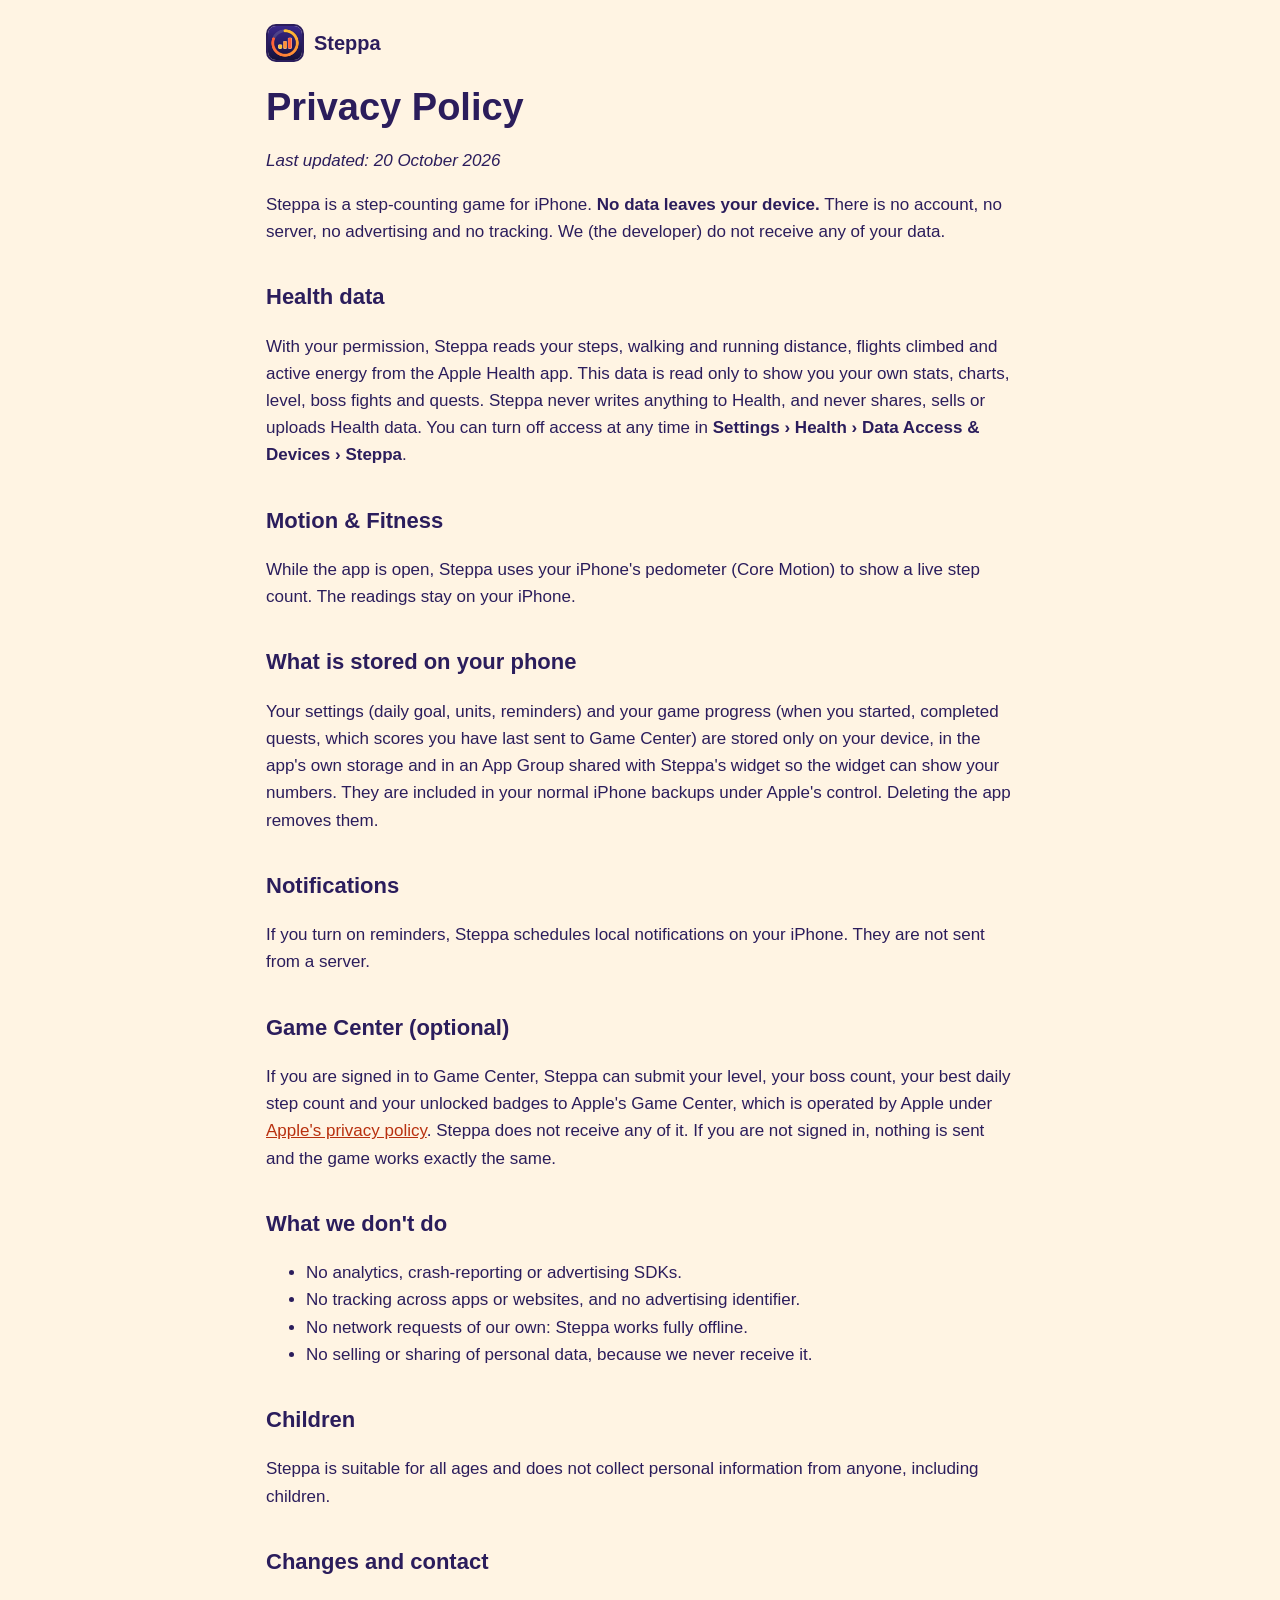
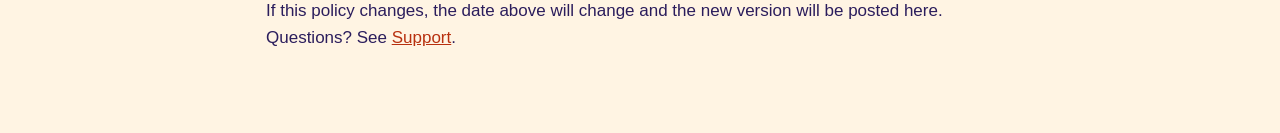
==== privacy.html @ 3b642a4f "Steppa privacy, support and home pages" ====
<!doctype html>
<html lang="en-GB">
<head>
<meta charset="utf-8">
<meta name="viewport" content="width=device-width, initial-scale=1">
<title>Steppa Privacy Policy</title>
<link rel="icon" href="favicon.png">
<link rel="stylesheet" href="style.css">
</head>
<body>
<div class="wrap doc">
  <nav><img src="icon.png" alt=""><b><a href="index.html">Steppa</a></b></nav>
  <h1>Privacy Policy</h1>
  <p><i>Last updated: 20 October 2026</i></p>

  <p>Steppa is a step-counting game for iPhone. <b>No data leaves your device.</b> There is no account, no server, no advertising and no tracking. We (the developer) do not receive any of your data.</p>

  <h2>Health data</h2>
  <p>With your permission, Steppa reads your steps, walking and running distance, flights climbed and active energy from the Apple Health app. This data is read only to show you your own stats, charts, level, boss fights and quests. Steppa never writes anything to Health, and never shares, sells or uploads Health data. You can turn off access at any time in <b>Settings › Health › Data Access &amp; Devices › Steppa</b>.</p>

  <h2>Motion &amp; Fitness</h2>
  <p>While the app is open, Steppa uses your iPhone's pedometer (Core Motion) to show a live step count. The readings stay on your iPhone.</p>

  <h2>What is stored on your phone</h2>
  <p>Your settings (daily goal, units, reminders) and your game progress (when you started, completed quests, which scores you have last sent to Game Center) are stored only on your device, in the app's own storage and in an App Group shared with Steppa's widget so the widget can show your numbers. They are included in your normal iPhone backups under Apple's control. Deleting the app removes them.</p>

  <h2>Notifications</h2>
  <p>If you turn on reminders, Steppa schedules local notifications on your iPhone. They are not sent from a server.</p>

  <h2>Game Center (optional)</h2>
  <p>If you are signed in to Game Center, Steppa can submit your level, your boss count, your best daily step count and your unlocked badges to Apple's Game Center, which is operated by Apple under <a href="https://www.apple.com/legal/privacy/">Apple's privacy policy</a>. Steppa does not receive any of it. If you are not signed in, nothing is sent and the game works exactly the same.</p>

  <h2>What we don't do</h2>
  <ul>
    <li>No analytics, crash-reporting or advertising SDKs.</li>
    <li>No tracking across apps or websites, and no advertising identifier.</li>
    <li>No network requests of our own: Steppa works fully offline.</li>
    <li>No selling or sharing of personal data, because we never receive it.</li>
  </ul>

  <h2>Children</h2>
  <p>Steppa is suitable for all ages and does not collect personal information from anyone, including children.</p>

  <h2>Changes and contact</h2>
  <p>If this policy changes, the date above will change and the new version will be posted here. Questions? See <a href="support.html">Support</a>.</p>
</div>
</body>
</html>
---- style.css ----
:root { --bg:#fff4e3; --fg:#2b1d5c; --muted:#5d5482; --coral:#ff5e3a; --gold:#ffc233; --mint:#14a874; --violet:#6c4dff; --card:#ffffff; --line:#2b1d5c; --link:#b8300f; }
@media (prefers-color-scheme: dark) { :root { --bg:#15123a; --fg:#f4efff; --muted:#b4acdc; --mint:#3de0a5; --violet:#9b85ff; --card:#241f57; --line:#6a5de0; --link:#ff8f70; } }
* { box-sizing:border-box; }
body { margin:0; background:var(--bg); color:var(--fg); font:17px/1.6 ui-rounded, -apple-system, BlinkMacSystemFont, "Segoe UI", Roboto, sans-serif; }
.wrap { max-width:780px; margin:0 auto; padding:24px 16px 64px; }
nav { display:flex; align-items:center; gap:10px; font-size:20px; font-weight:800; margin-bottom:24px; }
nav img { width:38px; height:38px; border-radius:10px; border:2px solid var(--line); }
nav a { color:inherit; text-decoration:none; }
a { color:var(--link); }
h1 { font-size:38px; line-height:1.15; margin:8px 0 12px; font-weight:900; }
h2 { font-size:22px; margin-top:34px; font-weight:800; }
h3 { font-size:18px; margin-top:24px; }
.hero { text-align:center; padding:24px 0 8px; }
.hero img { width:140px; height:140px; border-radius:32px; border:4px solid var(--line); box-shadow:0 8px 0 var(--line); }
.hero p { color:var(--muted); font-size:20px; max-width:34em; margin:12px auto; }
.grid { display:grid; grid-template-columns:repeat(auto-fit, minmax(230px, 1fr)); gap:18px; margin-top:32px; }
.card { background:var(--card); border:3px solid var(--line); border-radius:22px; padding:16px 18px; box-shadow:0 5px 0 var(--line); }
.card b { display:block; margin-bottom:4px; font-size:18px; }
.card span { color:var(--muted); font-size:15px; }
.btn { display:inline-block; background:var(--gold); color:#2b1d5c; padding:10px 20px; border:3px solid var(--line); border-radius:999px; text-decoration:none; font-weight:800; box-shadow:0 4px 0 var(--line); }
.tag { display:inline-block; background:var(--coral); color:#2b1d5c; font-weight:800; padding:2px 12px; border:2px solid var(--line); border-radius:999px; font-size:14px; }
footer { margin-top:48px; color:var(--muted); font-size:14px; text-align:center; }
footer a { color:var(--muted); }
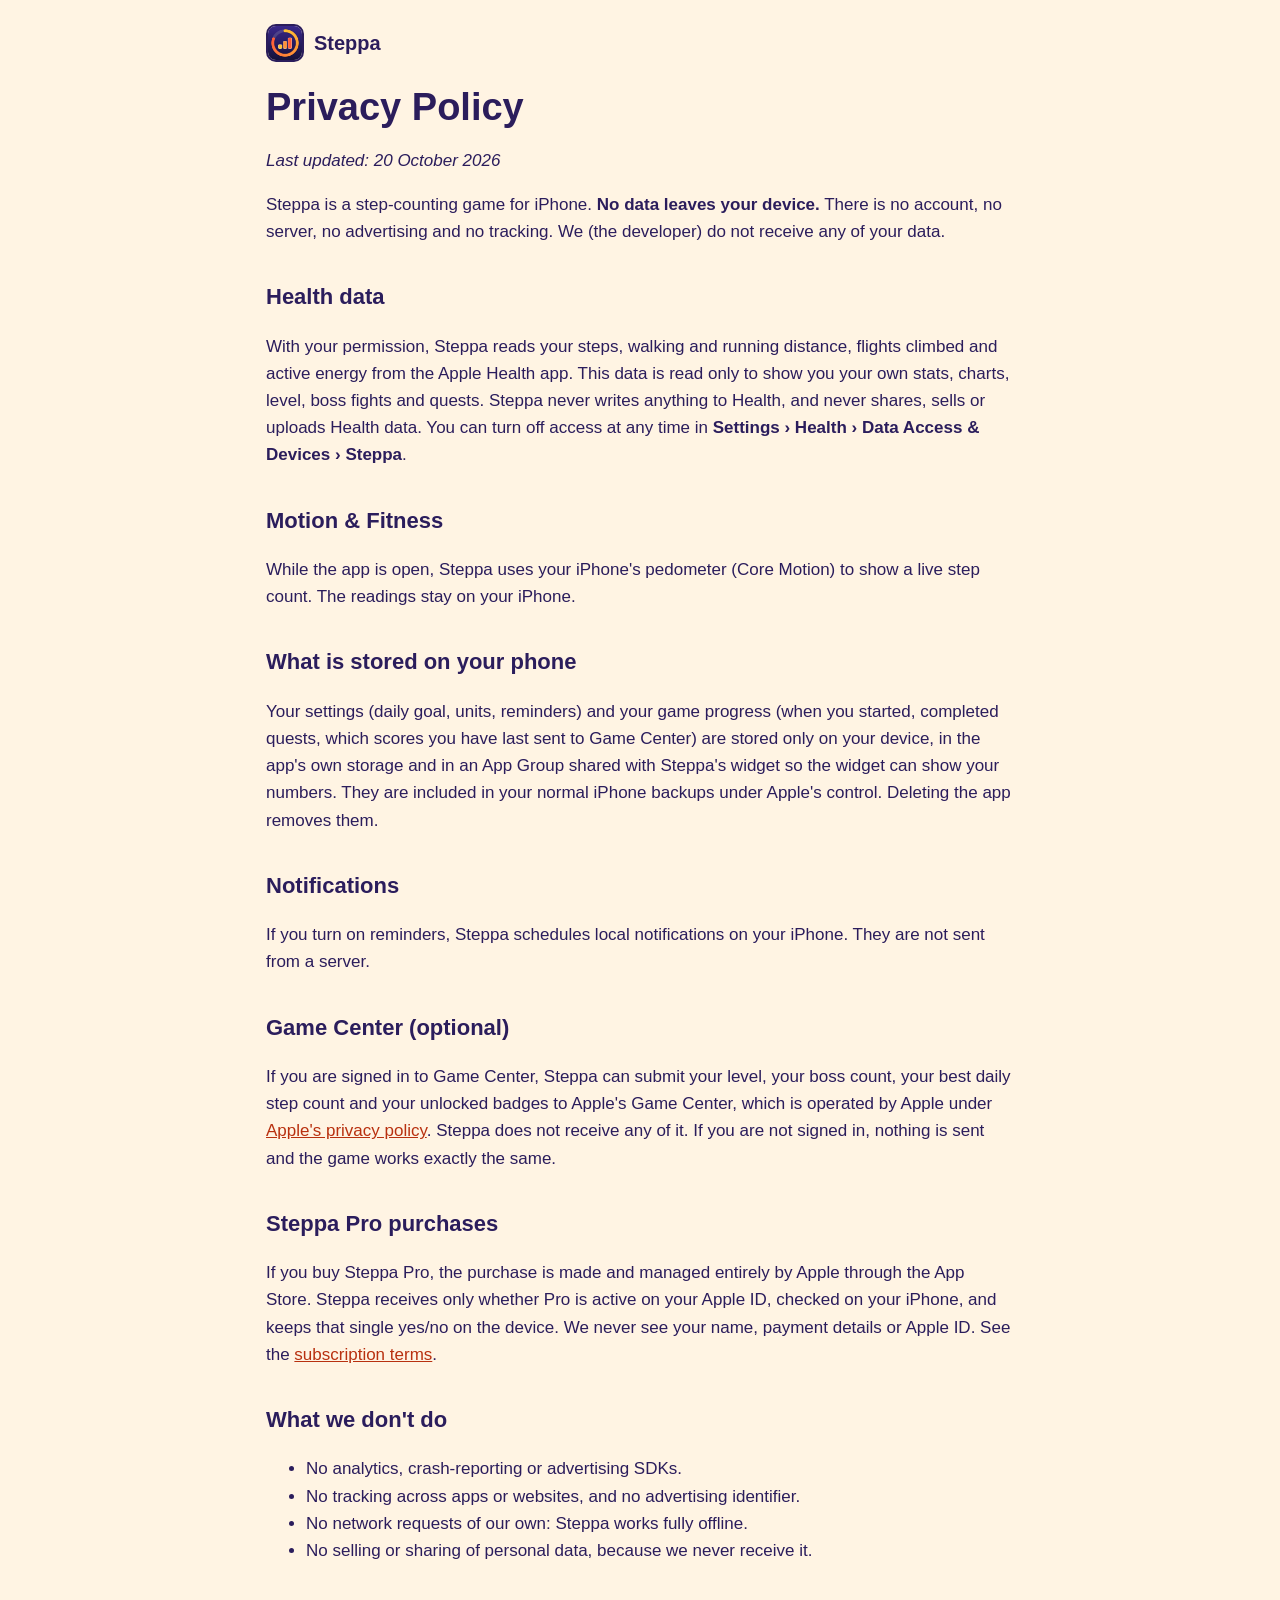
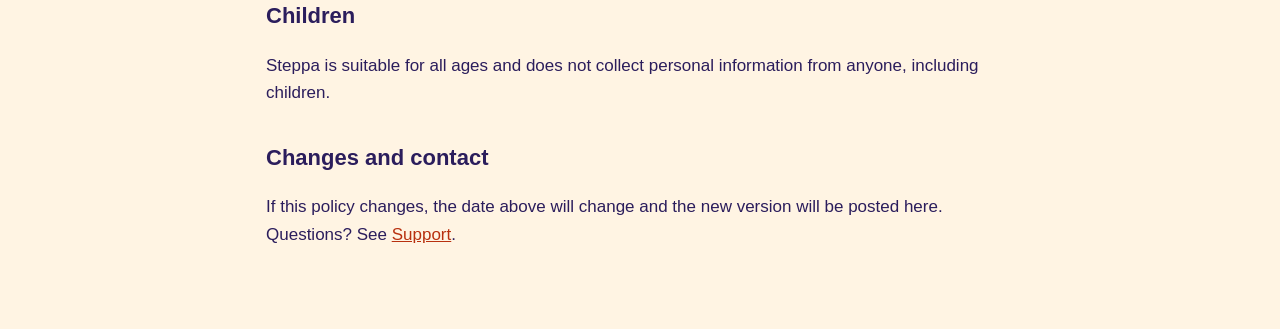
==== commit dbbe5df7: "Add subscription terms; mention Steppa Pro" ====
--- a/privacy.html
+++ b/privacy.html
@@ -30,6 +30,9 @@
   <h2>Game Center (optional)</h2>
   <p>If you are signed in to Game Center, Steppa can submit your level, your boss count, your best daily step count and your unlocked badges to Apple's Game Center, which is operated by Apple under <a href="https://www.apple.com/legal/privacy/">Apple's privacy policy</a>. Steppa does not receive any of it. If you are not signed in, nothing is sent and the game works exactly the same.</p>
 
+  <h2>Steppa Pro purchases</h2>
+  <p>If you buy Steppa Pro, the purchase is made and managed entirely by Apple through the App Store. Steppa receives only whether Pro is active on your Apple ID, checked on your iPhone, and keeps that single yes/no on the device. We never see your name, payment details or Apple ID. See the <a href="terms.html">subscription terms</a>.</p>
+
   <h2>What we don't do</h2>
   <ul>
     <li>No analytics, crash-reporting or advertising SDKs.</li>
